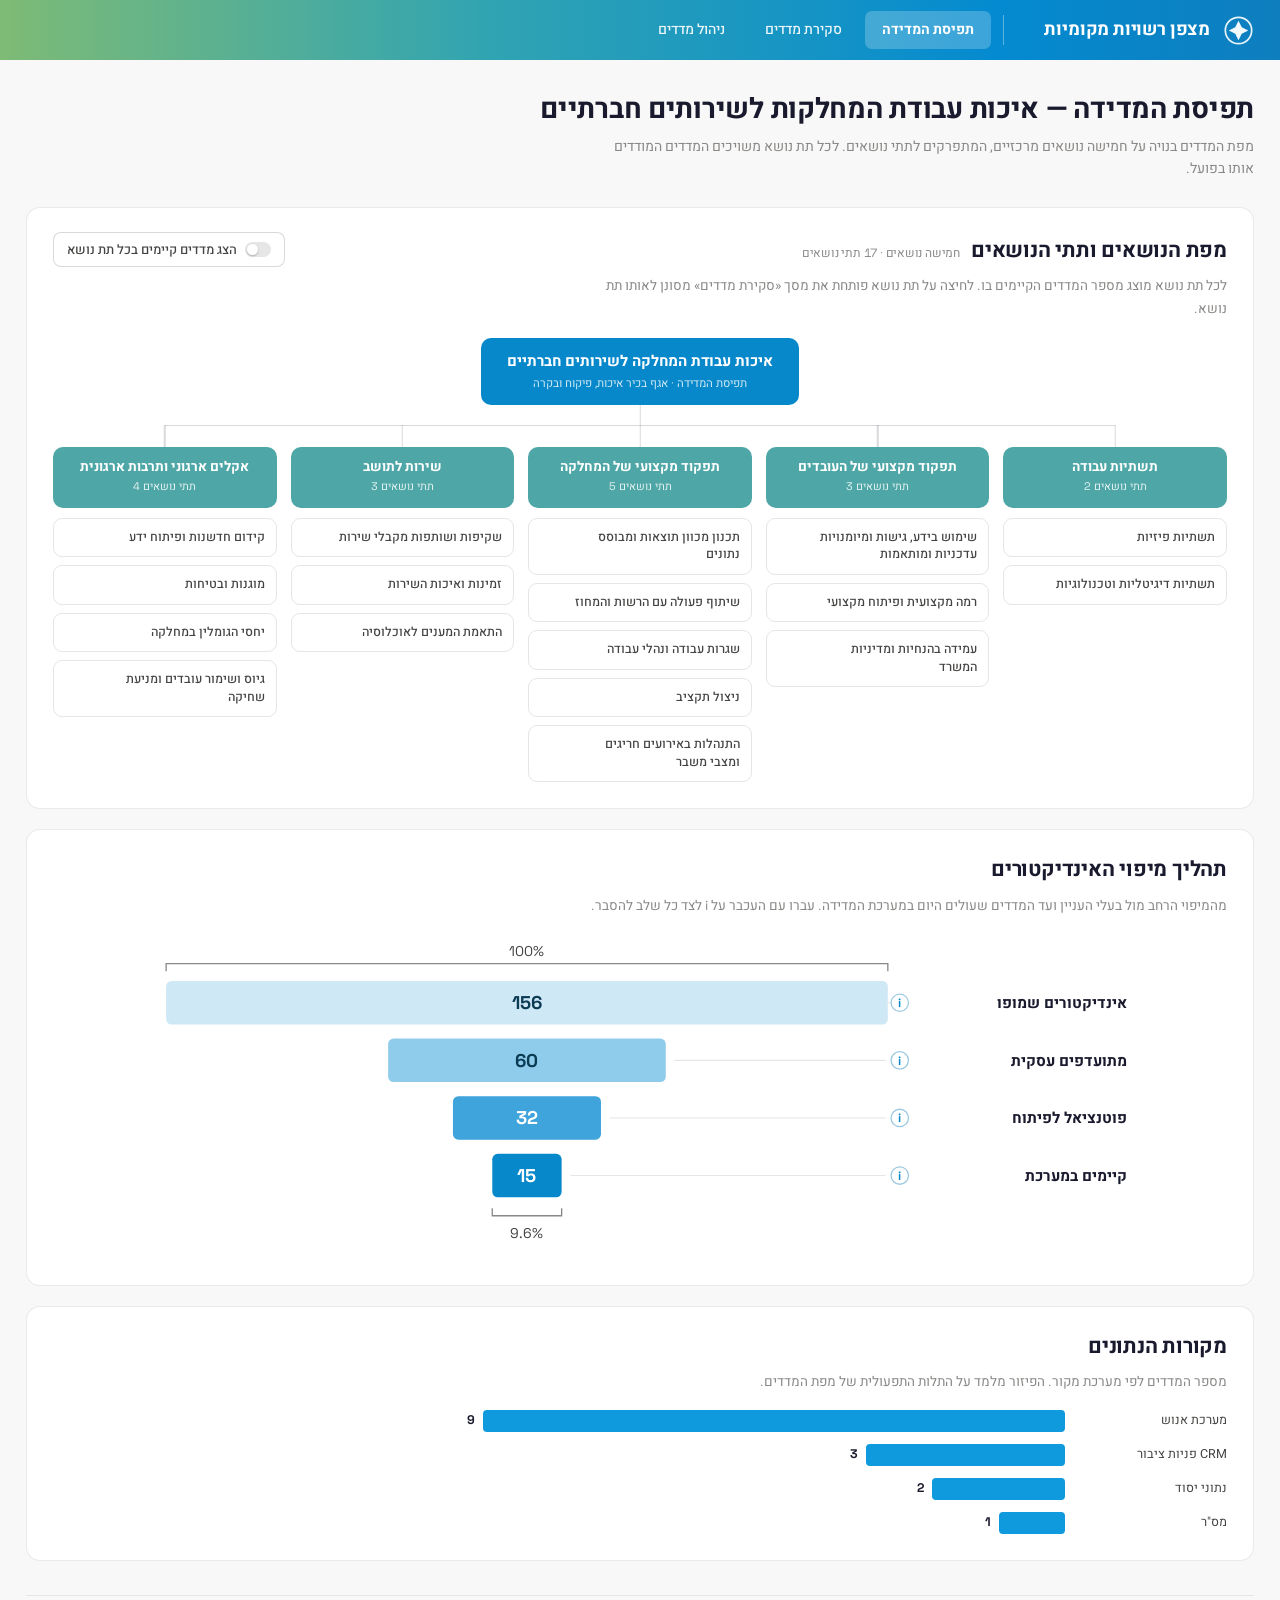
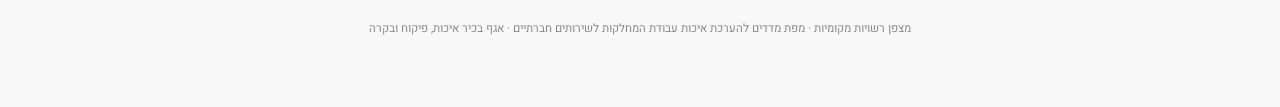
==== index.html @ fa9e00c0 "Let people say what they think of an indicator, and who they are The star box at the bottom of the i" ====
<!DOCTYPE html>
<html lang="he" dir="rtl">
<head>
<meta charset="UTF-8">
<meta name="viewport" content="width=device-width, initial-scale=1.0">
<title>מצפן רשויות מקומיות — תפיסת המדידה</title>
<meta name="description" content="מפת מדדים להערכת איכות עבודת המחלקות לשירותים חברתיים — אגף בכיר איכות, פיקוח ובקרה">
<link rel="preconnect" href="https://fonts.googleapis.com">
<link rel="preconnect" href="https://fonts.gstatic.com" crossorigin>
<link href="https://fonts.googleapis.com/css2?family=Heebo:wght@400;500;700;800&family=Space+Grotesk:wght@500;700&display=swap" rel="stylesheet">
<link rel="stylesheet" href="assets/app.css?v=20260903-10">
</head>
<body>

<nav class="nav">
  <div class="brand">
    <svg viewBox="0 0 40 40" aria-hidden="true">
      <circle cx="20" cy="20" r="17" fill="none" stroke="#fff" stroke-width="2.2" opacity=".9"/>
      <path d="M20 7.5 L24.2 15.8 L32.5 20 L24.2 24.2 L20 32.5 L15.8 24.2 L7.5 20 L15.8 15.8 Z" fill="#fff" opacity=".95"/>
    </svg>
    <span class="bt">מצפן רשויות מקומיות</span>
  </div>
  <div class="tabs">
    <span class="sep"></span>
    <a href="index.html" class="on">תפיסת המדידה</a>
    <a href="map.html">סקירת מדדים</a>
    <a href="manage.html">ניהול מדדים</a>
  </div>
</nav>

<div class="wrap">

  <div class="page-head">
    <div class="ht">
      <h1>תפיסת המדידה — איכות עבודת המחלקות לשירותים חברתיים</h1>
      <div class="tagline">מפת המדדים בנויה על חמישה נושאים מרכזיים, המתפרקים לתתי נושאים. לכל תת נושא משויכים המדדים המודדים אותו בפועל.</div>
    </div>
  </div>

  <!-- 01 · עץ הנושאים -->
  <section class="card">
    <div class="card-head">
      <h2>מפת הנושאים ותתי הנושאים <span class="hint">חמישה נושאים · <span class="num">17</span> תתי נושאים</span></h2>
      <button class="toggle" id="cntToggle" type="button" aria-pressed="false">
        <span class="sw" aria-hidden="true"></span>
        <span>הצג מדדים קיימים בכל תת נושא</span>
      </button>
    </div>

    <!-- שתי הפסקאות: העליונה מוצגת כשהדירוג פעיל, התחתונה כשהוא כבוי.
         המתג הוא RATING_ON שבראש assets/concept.js. -->
    <p class="lead" id="treeLeadRate">
      סמנו בכל תת נושא <b>👍</b> אם הוא חשוב למדידה בעיניכם, או <b>👎</b> אם פחות.
      הסימונים נשמרים אצלכם בדפדפן ומיוצאים יחד עם דירוגי המדדים בכפתור «ייצוא הערכות».
    </p>
    <p class="lead" id="treeLead" style="display:none">
      לכל תת נושא מוצג מספר המדדים הקיימים בו. לחיצה על תת נושא פותחת את מסך
      «סקירת מדדים» מסונן לאותו תת נושא.
    </p>
    <div class="votesum" id="voteSum" hidden></div>

    <div class="tree-bar">
      <div class="legend" id="heatLegend" hidden>
        <span>מספר מדדים:</span>
        <span class="sc">
          <i style="background:var(--heat-0)"></i><i style="background:var(--heat-1)"></i>
          <i style="background:var(--heat-2)"></i><i style="background:var(--heat-3)"></i>
          <i style="background:var(--heat-4)"></i>
        </span>
        <span class="num">0</span><span>—</span><span class="num">7</span>
      </div>
    </div>

    <div class="tree" id="tree">
      <div class="root">
        איכות עבודת המחלקה לשירותים חברתיים
        <span class="rs">תפיסת המדידה · אגף בכיר איכות, פיקוח ובקרה</span>
      </div>
      <div class="stem"></div>
      <div class="cols" id="treeCols"></div>
    </div>
  </section>

  <!-- 02 · משפך המיפוי -->
  <section class="card">
    <h2>תהליך מיפוי האינדיקטורים</h2>
    <p class="lead">מהמיפוי הרחב מול בעלי העניין ועד המדדים שעולים היום במערכת המדידה. עברו עם העכבר על <span class="num">i</span> לצד כל שלב להסבר.</p>
    <div class="funnel" id="funnel"></div>
  </section>

  <!-- 03 · מקורות נתונים -->
  <section class="card">
    <h2>מקורות הנתונים</h2>
    <p class="lead">מספר המדדים לפי מערכת מקור. הפיזור מלמד על התלות התפעולית של מפת המדדים.</p>
    <div class="bars" id="srcBars"></div>
  </section>

  <div class="foot">
    מצפן רשויות מקומיות · מפת מדדים להערכת איכות עבודת המחלקות לשירותים חברתיים ·
    אגף בכיר איכות, פיקוח ובקרה
  </div>
</div>


<script src="assets/data.js?v=20260903-10"></script>
<script src="assets/collect.js?v=20260903-10"></script>
<script src="assets/concept.js?v=20260903-10"></script>
</body>
</html>
---- assets/app.css ----
/* ============================================================
   מצפן רשויות מקומיות — מערכת עיצוב
   מבוסס על "עקרונות עיצוביים ופלטת צבעים" (Know Your Data)
   עיקרון מוביל: מעט מסגרות. הפרדה בקווים ובמרווח, לא בקופסאות.
   ============================================================ */

:root{
  /* מדרג המוצר — מופיע פעם אחת בלבד, בפס הניווט */
  --grad:linear-gradient(270deg,#0E7EBE 0%,#048AD0 22%,#31A4B2 62%,#7EBB75 100%);

  /* צבעי מותג */
  --blue:#0688CA;
  --blue-data:#0E9ADC;
  --blue-deep:#0E7EBE;
  --teal:#4EA6A6;

  /* כחול/טורקיז רקעים */
  --bg-1:#E2F0F0;
  --bg-2:#DCEBEB;
  --bg-3:#D2E4E4;
  --bg-4:#BEDDDD;

  /* רמזור מצבים */
  --good:#44D48E;
  --warn:#F8BE3E;
  --bad:#F24266;
  --good-ink:#0A6C46;
  --bad-ink:#B01F3E;

  /* ניטרליים */
  --n0:#FEFEFE;
  --n1:#F8F8F8;
  --n2:#E6E6E6;
  --n3:#8A8886;
  --n4:#454341;
  --n5:#1A1A2E;

  --line:rgba(15,23,42,.09);
  --line-strong:rgba(15,23,42,.16);

  /* סקאלת חום — גוון יחיד, מדרג רציף */
  --heat-0:#F8F8F8;
  --heat-1:#DCEEF9;
  --heat-2:#A9D6EE;
  --heat-3:#5AB3E0;
  --heat-4:#0688CA;

  --font:'Heebo',system-ui,'Segoe UI',sans-serif;
  --mono:'Space Grotesk','Heebo',sans-serif;

  --r:12px;
  --nav-h:60px;
}

*{box-sizing:border-box}
html,body{margin:0;padding:0}
body{
  font-family:var(--font);
  background:var(--n1);
  color:var(--n4);
  font-size:14px;
  line-height:1.55;
  -webkit-font-smoothing:antialiased;
}
h1,h2,h3,h4{font-family:var(--font);color:var(--n5);margin:0;letter-spacing:-.01em}
a{color:var(--blue);text-decoration:none}
a:hover{text-decoration:underline}
.num{font-family:var(--mono);direction:ltr;unicode-bidi:isolate;font-variant-numeric:tabular-nums}

/* ===== 01 · פס ניווט ================================================== */
.nav{
  height:var(--nav-h);
  background:var(--grad);
  display:flex;align-items:center;justify-content:space-between;
  padding:0 26px;position:sticky;top:0;z-index:50;gap:18px;
}
.nav .brand{display:flex;align-items:center;gap:13px;color:#fff;flex:0 0 auto}
.nav .brand svg{width:31px;height:31px;display:block;flex:0 0 auto}
.nav .brand .bt{font-size:18px;font-weight:700;line-height:1;white-space:nowrap;letter-spacing:-.01em}
.nav .sep{width:1px;height:30px;background:rgba(255,255,255,.35);margin:0 6px}
.nav .tabs{display:flex;align-items:center;gap:6px;flex:1 1 auto;justify-content:flex-start;padding-inline-start:16px}
.nav .tabs a{
  color:rgba(255,255,255,.92);font-size:14px;font-weight:500;
  padding:8px 17px;border-radius:7px;transition:.15s;white-space:nowrap;
}
.nav .tabs a:hover{background:rgba(255,255,255,.14);text-decoration:none}
.nav .tabs a.on{background:rgba(255,255,255,.22);color:#fff;font-weight:700}
.nav .who{color:rgba(255,255,255,.9);font-size:12px;white-space:nowrap;padding-inline-start:8px}
.navuser{display:flex;align-items:center;gap:9px;color:#fff;font-size:12.5px;white-space:nowrap}
.navuser .nm{font-weight:700}
.navuser .dv{opacity:.75}
.navuser button{
  border:1px solid rgba(255,255,255,.45);background:rgba(255,255,255,.12);color:#fff;
  border-radius:6px;padding:4px 10px;font-family:var(--font);font-size:11.5px;cursor:pointer;
}
.navuser button:hover{background:rgba(255,255,255,.24)}

/* חיווי שמירת התשובות בגיליון */
.navsync[hidden]{display:none}
.navsync{display:flex;align-items:center}
.navsync .sync{
  display:inline-flex;align-items:center;gap:6px;white-space:nowrap;cursor:pointer;
  border:1px solid rgba(255,255,255,.35);background:rgba(255,255,255,.1);color:#fff;
  border-radius:999px;padding:3px 11px;font-family:var(--font);font-size:11.5px;transition:.15s;
}
.navsync .sync::before{content:"";width:6px;height:6px;border-radius:50%;background:currentColor;flex:0 0 auto}
.navsync .sync:hover{background:rgba(255,255,255,.22)}
.navsync .sync.ok{color:#C8F3DF;border-color:rgba(200,243,223,.45)}
.navsync .sync.wait{color:#FFE9B5;border-color:rgba(255,233,181,.5)}
.navsync .sync.off{color:#FFC9C9;border-color:rgba(255,201,201,.5)}

/* ===== פריסה ========================================================== */
.wrap{max-width:1360px;margin:0 auto;padding:0 26px 70px}

.page-head{
  display:flex;align-items:flex-start;justify-content:space-between;gap:26px;flex-wrap:wrap;
  padding:32px 0 26px;
}
.page-head .ht{flex:1 1 560px;min-width:0}
.page-head h1{font-size:28px;font-weight:700;line-height:1.25;color:var(--n5)}
.page-head .tagline{
  font-size:14px;color:var(--n3);margin-top:9px;max-width:82ch;line-height:1.6;
  background:none;border:0;padding:0;
}
.page-head .pa{display:flex;align-items:flex-end;gap:10px;flex-wrap:wrap;flex:0 0 auto}

.scope{display:flex;flex-direction:column;gap:5px}
.scope > span{font-size:11px;color:var(--n3);font-weight:500}
.scope select{
  font-family:var(--font);font-size:14px;font-weight:700;color:var(--n5);
  border:1px solid var(--line-strong);border-radius:8px;padding:9px 13px;background:#fff;
  min-width:180px;cursor:pointer;
}
.scope select:focus{outline:none;border-color:var(--blue);box-shadow:0 0 0 3px rgba(6,136,202,.12)}
.btn-ghost{
  border:1px solid var(--line-strong);background:#fff;border-radius:8px;padding:10px 15px;
  font-family:var(--font);font-size:13px;font-weight:500;color:var(--n4);cursor:pointer;transition:.15s;
}
.btn-ghost:hover{border-color:var(--blue);color:var(--blue)}
.btn-primary{
  border:0;background:var(--blue);color:#fff;border-radius:8px;padding:10px 22px;
  font-family:var(--font);font-size:14px;font-weight:700;cursor:pointer;transition:.15s;
}
.btn-primary:hover{background:var(--blue-deep)}

/* אלמנטים ויזואליים — כל אחד במסגרת לבנה משלו, זה מתחת לזה */
.card{
  background:#fff;border:1px solid var(--line);border-radius:14px;
  padding:24px 26px 26px;margin-bottom:20px;
}
.card > h2,.card > .card-head > h2{
  font-size:21px;font-weight:700;color:var(--n5);
  display:flex;align-items:baseline;gap:11px;flex-wrap:wrap;
}
.card > h2 .hint,.card > .card-head > h2 .hint{font-size:12px;color:var(--n3);font-weight:400}
/* שורת כותרת עם פקד בקצה — הפקד מיושר לבסיס הכותרת */
.card-head{display:flex;align-items:baseline;justify-content:space-between;gap:16px;flex-wrap:wrap}
.card-head > h2{flex:1 1 auto;min-width:0}
.card-head > .toggle{flex:0 0 auto}
.card > .lead{font-size:13.5px;color:var(--n3);margin:8px 0 4px;max-width:80ch;line-height:1.65}

/* מקטע רשימת המדדים — ללא מסגרת */
.sect{padding:14px 0 6px}
.sect > h2{
  font-size:21px;font-weight:700;color:var(--n5);
  display:flex;align-items:baseline;gap:11px;flex-wrap:wrap;
}
.sect > h2 .hint{font-size:12px;color:var(--n3);font-weight:400}
.sect > .lead{font-size:13.5px;color:var(--n3);margin:7px 0 20px;max-width:78ch;line-height:1.65}

/* ===== רצועת מדדי-על ================================================== */
.kpis{display:grid;grid-template-columns:repeat(5,1fr);gap:1px;background:var(--n2);
  border-block:1px solid var(--n2);margin-bottom:2px}
@media (max-width:900px){.kpis{grid-template-columns:repeat(2,1fr)}}
.kpi{background:#fff;padding:15px 18px 16px;position:relative}
.kpi .v{font-family:var(--mono);font-size:27px;font-weight:700;color:var(--n5);line-height:1.1;direction:ltr;unicode-bidi:isolate}
.kpi .l{font-size:12.5px;color:var(--n4);margin-top:3px;font-weight:500}
.kpi .s{font-size:11px;color:var(--n3);margin-top:1px}

/* ===== 02 · עץ תפיסת המדידה =========================================== */
.tree-bar{display:flex;align-items:center;gap:10px;flex-wrap:wrap;margin:14px 0 0}
.tree-bar:has(> .legend[hidden]){display:none}
.toggle{
  display:inline-flex;align-items:center;gap:8px;cursor:pointer;
  border:1px solid var(--line-strong);background:#fff;border-radius:8px;
  padding:7px 13px;font-family:var(--font);font-size:13px;font-weight:500;color:var(--n4);
  transition:.15s;
}
.toggle:hover{border-color:var(--blue);color:var(--blue)}
.toggle.on{background:var(--blue);border-color:var(--blue);color:#fff}
.toggle .sw{width:26px;height:15px;border-radius:8px;background:var(--n2);position:relative;transition:.15s;flex:0 0 auto}
.toggle .sw::after{
  content:"";position:absolute;top:2px;inset-inline-end:2px;width:11px;height:11px;border-radius:50%;
  background:#fff;transition:.15s;box-shadow:0 1px 2px rgba(0,0,0,.25);
}
.toggle.on .sw{background:rgba(255,255,255,.4)}
.toggle.on .sw::after{inset-inline-end:13px}

.legend{display:flex;align-items:center;gap:8px;font-size:11.5px;color:var(--n3);flex-wrap:wrap}
.legend[hidden]{display:none}
.legend .sc{display:flex;align-items:center;gap:0;border-radius:4px;overflow:hidden;border:1px solid var(--line)}
.legend .sc i{width:26px;height:12px;display:block}

.tree{position:relative;margin-top:18px}
.tree .root{
  width:max-content;max-width:100%;margin:0 auto;
  background:#0688CA;color:#fff;border-radius:10px;
  padding:12px 26px;font-size:15px;font-weight:700;text-align:center;
}
.tree .root .rs{display:block;font-size:11.5px;font-weight:400;color:rgba(255,255,255,.82);margin-top:2px}
.tree .stem{height:20px;position:relative}
.tree .stem::before{
  content:"";position:absolute;top:0;bottom:0;inset-inline-start:50%;width:1.5px;
  background:var(--line-strong);transform:translateX(50%);
}
.tree .cols{display:grid;grid-template-columns:repeat(5,1fr);gap:14px;position:relative;padding-top:22px}
.tree .cols::before{
  content:"";position:absolute;top:0;height:1.5px;background:var(--line-strong);
  inset-inline-start:calc(10% - 5.6px);inset-inline-end:calc(10% - 5.6px);
}
.tcol{display:flex;flex-direction:column;position:relative}
.tcol::before{
  content:"";position:absolute;top:-22px;height:22px;width:1.5px;background:var(--line-strong);
  inset-inline-start:50%;transform:translateX(50%);
}
.tcol .th{
  background:#4EA6A6;border-radius:10px;
  padding:12px 12px;text-align:center;margin-bottom:10px;
}
.tcol .th .nm{font-size:13.5px;font-weight:700;color:#fff;line-height:1.3}
.tcol .th .ct{font-size:11px;color:rgba(255,255,255,.85);margin-top:2px;font-family:var(--mono);direction:ltr;unicode-bidi:isolate}
.tcol .subs{display:flex;flex-direction:column;gap:8px;flex:1 1 auto}
.sub{
  border:1px solid var(--n2);background:#fff;border-radius:9px;
  padding:10px 11px;font-size:12.5px;line-height:1.4;color:var(--n4);font-weight:500;
  display:flex;align-items:flex-start;justify-content:space-between;gap:8px;
  text-align:start;cursor:default;transition:background .18s,border-color .18s,color .18s;
  font-family:var(--font);width:100%;position:relative;
}
.sub .slbl{
  display:flex;align-items:flex-start;justify-content:space-between;gap:8px;
  background:none;border:0;padding:0;margin:0;width:100%;
  font:inherit;color:inherit;text-align:start;cursor:inherit;
}
.sub .n{flex:1 1 auto;min-width:0}
/* מפנה מקום לכפתורים בשורה הראשונה בלבד — בלי להגדיל את הכרטיס */
.sub .n::before{content:"";float:left;width:34px;height:14px}
.tree.counts .sub .n::before{display:none}
.sub .b{
  display:none;flex:0 0 auto;font-family:var(--mono);font-size:12px;font-weight:700;
  background:rgba(255,255,255,.92);border:1px solid rgba(15,23,42,.1);
  border-radius:5px;padding:0 6px;color:var(--n5);
  direction:ltr;unicode-bidi:isolate;
}
.tree.counts .sub .b{display:block}
.tree.counts .sub[data-h="0"]{background:var(--heat-0);border-color:var(--n2);border-style:dashed;color:var(--n3)}
.tree.counts .sub[data-h="1"]{background:var(--heat-1);border-color:#BBDFF2;color:#0B3B54}
.tree.counts .sub[data-h="2"]{background:var(--heat-2);border-color:#8CC7E7;color:#0B3B54}
.tree.counts .sub[data-h="3"]{background:var(--heat-3);border-color:#3FA3DC;color:#0B3B54}
.tree.counts .sub[data-h="4"]{background:var(--heat-4);border-color:var(--heat-4);color:#fff}
.tree.counts .sub[data-h="4"] .b{background:rgba(255,255,255,.9)}
.sub.click{cursor:pointer}
.sub.click:hover{border-color:var(--blue-deep);box-shadow:0 0 0 2px rgba(6,136,202,.22)}
.sub.sel{border-color:var(--blue);box-shadow:0 0 0 2px rgba(6,136,202,.28)}

/* לייק / דיסלייק לתת נושא — פינה שמאלית עליונה, מחוץ לזרימת הכרטיס */
.sub .vt{position:absolute;top:12px;left:6px;display:flex;gap:2px;z-index:2}
/* במצב "הצג מדדים קיימים" — התג נדחף פנימה כדי לשבת מימין לכפתורים ולא מעליהם.
   margin פיזי (ולא inline) כי ל-.b יש direction:ltr משלו. */
.tree.counts .sub .b{margin-left:36px}
.sub .v{
  flex:0 0 auto;display:inline-flex;align-items:center;justify-content:center;
  width:15px;height:14px;padding:0;cursor:pointer;
  border:0;border-radius:4px;background:none;color:var(--n3);
  transition:color .15s,opacity .15s;opacity:.75;
}
.sub .v svg{width:9px;height:9px;fill:none;stroke:currentColor;stroke-width:2.1;stroke-linejoin:round}
.sub .v.dn svg{transform:rotate(180deg)}
.sub .v:hover{opacity:1}
.sub .v.up:hover{color:#0F8A5F}
.sub .v.dn:hover{color:#C2410C}
.sub .v.up.on{color:#0F8A5F;opacity:1}
.sub .v.dn.on{color:#C2410C;opacity:1}
.sub .v.on svg{fill:currentColor;fill-opacity:1;stroke-width:1.6}
.sub .v:focus-visible{outline:2px solid var(--blue);outline-offset:1px}
.sub.voted-up{border-color:#66C2A0;box-shadow:inset 3px 0 0 #0F8A5F}
.sub.voted-dn{border-color:#E8A882;box-shadow:inset 3px 0 0 #C2410C}
.sub.voted-up.sel,.sub.voted-dn.sel{box-shadow:0 0 0 2px rgba(6,136,202,.28)}

.votesum{
  display:inline-flex;align-items:center;gap:6px;flex-wrap:wrap;
  margin:0 0 4px;padding:6px 11px;border-radius:999px;
  background:var(--n1,#F5F7FA);border:1px solid var(--n2);
  font-size:12px;color:var(--n4);
}
.votesum[hidden]{display:none}
.votesum b{font-family:var(--mono);direction:ltr;unicode-bidi:isolate}
.votesum .u{color:#0F8A5F;font-weight:600}
.votesum .d{color:#C2410C;font-weight:600}
@media (max-width:1020px){
  .tree .cols{grid-template-columns:repeat(2,1fr)}
  .tree .cols::before,.tcol::before,.tree .stem{display:none}
}

/* ===== 03 · משפך המיפוי + מקורות ===================================== */
.funnel{position:relative;max-width:1000px;margin:14px auto 4px}
.funnel svg{width:100%;height:auto;display:block}
.funnel .i-badge{cursor:help}
.funnel .i-badge circle{transition:.15s}
.funnel .i-badge:hover circle,.funnel .i-badge:focus circle{fill:#0688CA;stroke:#0688CA}
.funnel .i-badge:hover text,.funnel .i-badge:focus text{fill:#fff}
.funnel .i-badge:focus{outline:none}
.tip{
  position:absolute;z-index:20;max-width:270px;background:var(--n5);color:#fff;
  border-radius:8px;padding:8px 11px;font-size:12px;line-height:1.5;
  box-shadow:0 6px 18px rgba(10,14,39,.22);pointer-events:none;
}
.tip[hidden]{display:none}

/* ===== 04 · מקורות נתונים ============================================= */
.bars{display:flex;flex-direction:column;gap:12px;margin-top:16px;max-width:760px}
.bar{display:grid;grid-template-columns:150px 1fr;gap:12px;align-items:center}
.bar .lb{font-size:12.5px;color:var(--n4);text-align:start;line-height:1.3}
.bar .tr{position:relative;height:22px;display:flex;align-items:center;gap:8px}
.bar .fl{height:22px;border-radius:4px;background:var(--blue-data);transition:width .45s cubic-bezier(.2,.7,.3,1)}
.bar .vl{font-family:var(--mono);font-size:12.5px;font-weight:700;color:var(--n5);flex:0 0 auto}

/* ===== 05 · מסננים וכרטיסי מדדים ====================================== */
.filters{display:flex;gap:9px;align-items:center;flex-wrap:wrap;margin-bottom:18px}
.search{flex:1 1 240px;max-width:340px;position:relative}
.search input{
  width:100%;font-family:var(--font);font-size:13px;color:var(--n4);
  border:1px solid var(--line-strong);border-radius:8px;padding:8px 34px 8px 12px;background:#fff;
}
.search input:focus{outline:none;border-color:var(--blue);box-shadow:0 0 0 3px rgba(6,136,202,.12)}
.search svg{position:absolute;inset-inline-end:10px;top:9px;width:15px;height:15px;stroke:var(--n3);fill:none}
.chips{display:flex;gap:7px;flex-wrap:wrap}
.chip{
  border:1px solid var(--line-strong);background:#fff;border-radius:20px;padding:5px 13px;
  font-family:var(--font);font-size:12.5px;color:var(--n4);cursor:pointer;transition:.15s;white-space:nowrap;
}
.chip:hover{border-color:var(--blue);color:var(--blue)}
.chip.on{background:var(--blue);border-color:var(--blue);color:#fff;font-weight:500}
.chip.off{color:var(--n3);background:#F1F1F1;border-style:dashed;cursor:not-allowed}
.chip.off:hover{border-color:var(--line-strong);color:var(--n3)}
.chip .c{font-family:var(--mono);opacity:.7;margin-inline-start:5px;font-size:11px}

/* בוררי נושא / תת נושא — מוצמדים לימין אחרי החיפוש */
.fsel{
  font-family:var(--font);font-size:13px;font-weight:500;color:var(--n5);background:#fff;
  border:1px solid var(--line-strong);border-radius:8px;padding:8px 12px;
  min-width:200px;max-width:270px;cursor:pointer;flex:0 0 auto;
}
.fsel:focus{outline:none;border-color:var(--blue);box-shadow:0 0 0 3px rgba(6,136,202,.12)}
.fsel:disabled{color:var(--n3);background:var(--n1);cursor:not-allowed}

/* מתג צורת תצוגה: כרטיסים / טבלה */
.viewseg{display:inline-flex;border:1px solid var(--line-strong);border-radius:8px;overflow:hidden;flex:0 0 auto}
.viewseg button{
  border:0;background:#fff;font-family:var(--font);font-size:12.5px;font-weight:500;color:var(--n4);
  padding:7px 15px;cursor:pointer;transition:.15s;
}
.viewseg button + button{border-inline-start:1px solid var(--n2)}
/* כפתור מוסתר לא משאיר קו מפריד תלוי באוויר בקצה הקבוצה */
.viewseg button[hidden]{display:none}
.viewseg button[hidden] + button{border-inline-start:0}
.viewseg button:hover{color:var(--blue)}
.viewseg button.on{background:var(--blue);color:#fff;font-weight:700}

/* טבלת כל המדדים */
.tblwrap{
  overflow-x:auto;margin-top:6px;background:#fff;
  border:1px solid var(--line);border-radius:14px;padding:6px 18px 10px;
}
.tbl{width:100%;border-collapse:collapse;font-size:13px}
.tbl th{
  text-align:start;font-size:12.5px;font-weight:700;color:var(--n5);
  border-bottom:1.5px solid var(--n2);padding:10px 10px;white-space:nowrap;position:sticky;top:0;background:#fff;
}
.tbl td{border-bottom:1px solid var(--n2);padding:11px 10px;vertical-align:middle;color:var(--n4)}
.tbl tbody tr{cursor:pointer;transition:background .12s}
.tbl tbody tr:hover{background:#F4FAFD}
.tbl .tnm{font-weight:700;color:var(--n5);min-width:210px}
.tbl .tv{font-family:var(--mono);font-weight:700;color:var(--n5);direction:ltr;unicode-bidi:isolate;white-space:nowrap;font-size:14px}
.tbl .mut{color:var(--n3);white-space:nowrap}
.tbl .tsub{font-size:11.5px;color:var(--n3);font-weight:400;display:block;margin-top:2px}

.grp{margin-top:26px}
.grp:first-child{margin-top:6px}
.grp h3{
  font-size:16px;font-weight:700;color:var(--n5);display:flex;align-items:center;gap:9px;
  padding-bottom:8px;border-bottom:1.5px solid var(--n2);margin-bottom:15px;
}
.grp h3 .n{font-family:var(--mono);font-size:11.5px;font-weight:500;color:var(--n3)}
.grp .subhead{
  font-size:13px;color:var(--n5);font-weight:700;margin:18px 0 10px;
  display:flex;align-items:center;gap:8px;
}
.grp .subhead::after{content:"";flex:1 1 auto;height:1px;background:var(--n2)}
.cards{display:grid;grid-template-columns:repeat(auto-fill,minmax(268px,1fr));gap:12px}

/* תצוגת כרטיסים היררכית — עמודה לכל נושא, המדדים זה מתחת לזה.
   auto-fit עם תקרה לרוחב העמודה: שלושה נושאים נותנים שלוש עמודות, וסינון
   שמשאיר נושא אחד לא מותח אותו על כל הרוחב. */
.hier{
  display:grid;grid-template-columns:repeat(auto-fit,minmax(250px,340px));
  justify-content:start;align-items:start;gap:46px;margin-top:6px;
}
.hcol{min-width:0}
.hcol h3{
  font-size:15px;font-weight:700;color:var(--n5);display:flex;align-items:baseline;gap:9px;
  padding-bottom:8px;border-bottom:1.5px solid var(--n2);margin:0;
}
.hcol h3 .n{font-family:var(--mono);font-size:11.5px;font-weight:500;color:var(--n3);margin-inline-start:auto}
.hsub{
  font-size:12px;color:var(--n3);font-weight:700;margin:14px 0 8px;
  display:flex;align-items:center;gap:8px;
}
.hsub::after{content:"";flex:1 1 auto;height:1px;background:var(--n2)}
.hcards{display:flex;flex-direction:column;gap:10px}
.mcard{
  background:#fff;border:1px solid var(--line);border-radius:11px;padding:13px 14px;
  cursor:pointer;transition:.15s;display:flex;flex-direction:column;gap:9px;text-align:start;
  font-family:var(--font);
}
.mcard:hover{border-color:var(--blue);box-shadow:0 2px 12px rgba(6,136,202,.1)}
.mcard .top{display:flex;align-items:center;gap:6px;flex-wrap:wrap}
.tag{font-size:10.5px;padding:2px 7px;border-radius:5px;background:var(--bg-1);color:#2A6A6A;white-space:nowrap}
.tag.det{background:#FDF3E0;color:#8A6516}
.mcard .nm{font-size:13.5px;font-weight:700;color:var(--n5);line-height:1.35;flex:1 1 auto}
.mcard .row{display:flex;align-items:flex-end;justify-content:space-between;gap:10px;margin-top:auto}
/* הערך נשאר בזרימת ה-RTL של הכרטיס, כדי שקצהו הימני ייישר בדיוק עם הכותרת;
   רק המספר עצמו מבודד ל-LTR, ויחידת המידה באה אחריו (משמאלו). */
.mcard .val{font-family:var(--mono);font-size:23px;font-weight:700;color:var(--n5);line-height:1;text-align:start}
.mcard .val .n{direction:ltr;unicode-bidi:isolate}
.mcard .val small{font-size:12px;font-weight:500;color:var(--n3);margin-inline-start:3px}
.mcard .asof{font-size:11px;color:var(--n3);margin-top:4px}
.mcard .nodata{font-size:12px;color:var(--n3);padding:6px 0;text-align:center}
.spark{width:78px;height:26px;flex:0 0 auto}
.delta{font-family:var(--mono);font-size:11.5px;font-weight:700;border-radius:5px;padding:1px 6px;direction:ltr;unicode-bidi:isolate;white-space:nowrap}
.delta.up{background:rgba(68,212,142,.16);color:var(--good-ink)}
.delta.dn{background:rgba(242,66,102,.13);color:var(--bad-ink)}
.delta.fl{background:#EFEFEF;color:var(--n3)}
.mcard .ft{display:flex;align-items:center;justify-content:space-between;gap:8px;font-size:11px;color:var(--n3);border-top:1px solid var(--n2);padding-top:8px}
.empty{padding:26px;text-align:center;color:var(--n3);font-size:13px}

/* ===== מודאל ========================================================== */
.ovl{
  position:fixed;inset:0;background:rgba(10,14,39,.42);z-index:100;
  display:none;align-items:center;justify-content:center;padding:24px;
}
.ovl.on{display:flex}
.modal{
  background:#fff;border-radius:14px;width:min(880px,100%);max-height:88vh;overflow:auto;
  box-shadow:0 18px 50px rgba(10,14,39,.28);
}
.modal .mh{
  padding:20px 26px 16px;border-bottom:1px solid var(--n2);
  display:flex;align-items:flex-start;justify-content:space-between;gap:16px;position:sticky;top:0;background:#fff;z-index:2;
}
.modal .mh .bc{font-size:11.5px;color:var(--teal);margin-bottom:3px}
.modal .mh h3{font-size:20px;font-weight:700;line-height:1.3}
.modal .x{
  border:0;background:#F1F1F1;border-radius:8px;width:30px;height:30px;cursor:pointer;
  font-size:17px;color:var(--n4);line-height:1;flex:0 0 auto;
}
.modal .x:hover{background:var(--n2)}
.tbl th{background:#fff}
.modal .mb{padding:4px 26px 26px}

/* שלושה מקטעים, מופרדים בקו — ללא קופסאות פנימיות */
.msec{padding:22px 0 4px}
.msec + .msec{border-top:1px solid var(--n2)}
.msec > h4{
  font-size:16px;color:var(--n5);font-weight:700;margin-bottom:13px;
}
.defn{font-size:13.5px;line-height:1.7;color:var(--n4);margin:0 0 14px;max-width:86ch}
.defn b{color:var(--n5);font-weight:500}

.dl{display:grid;grid-template-columns:repeat(auto-fit,minmax(230px,1fr));gap:0 28px}
.dl .r{display:flex;gap:10px;padding:8px 0;border-bottom:1px solid var(--n2);font-size:13px}
.dl .r dt{color:var(--n3);flex:0 0 104px}
.dl .r dd{margin:0;color:var(--n4);font-weight:500;flex:1 1 auto}

.mstat{display:flex;gap:24px;align-items:flex-end;flex-wrap:wrap;margin-bottom:14px}
.mstat .big{font-family:var(--mono);font-size:38px;font-weight:700;color:var(--n5);line-height:1;direction:ltr;unicode-bidi:isolate}
.mstat .cap{font-size:12px;color:var(--n3)}
.chart{width:100%;height:auto;display:block;margin:4px 0 6px}
.chart-lg{display:flex;gap:16px;justify-content:center;font-size:12px;color:var(--n3);margin-bottom:4px}
.chart-lg span{display:inline-flex;align-items:center;gap:6px}
.chart-lg i{width:16px;height:2px;background:var(--blue-data);border-radius:2px;display:block}
.chart-lg i.dash{background:repeating-linear-gradient(90deg,#9AB6C4 0 4px,transparent 4px 7px)}

/* פילוח לפי מחוז / לפי נפה — כל העמודות אפורות, והבחירה של המשתמש כחולה */
.bd-sub{font-size:12.5px;color:var(--n3);margin:-6px 0 14px;line-height:1.6}
.bd + .bd{margin-top:20px}
.bd-h{display:flex;align-items:baseline;gap:10px;font-size:13.5px;font-weight:700;color:var(--n4)}
.bd-h span{font-size:11.5px;font-weight:400;color:var(--n3)}
.chart-lg i.bar{width:11px;height:11px;border-radius:3px;background:#D8D8D8}
.chart-lg i.bar.on{background:var(--blue-data)}
.chart-lg i.bar.rel{background:#A7D5EE}

/* טולטיפ עקיבה על גרף המגמה */
.chart-wrap{position:relative}
.chart-tip{
  position:absolute;z-index:20;transform:translate(-50%,-100%);pointer-events:none;
  background:var(--n5);color:#fff;border-radius:8px;padding:7px 10px;
  font-size:12px;line-height:1.6;white-space:nowrap;
  box-shadow:0 6px 18px rgba(10,14,39,.22);
}
.chart-tip[hidden]{display:none}
.chart-tip .ct-d{font-family:var(--mono);font-weight:700;opacity:.8;margin-bottom:3px;direction:ltr;unicode-bidi:isolate;text-align:right}
.chart-tip .ct-r{display:flex;align-items:center;gap:7px;min-width:126px}
.chart-tip .ct-r i{width:12px;height:2px;border-radius:2px;background:var(--blue-data);flex:0 0 auto}
.chart-tip .ct-r i.dash{background:repeating-linear-gradient(90deg,#9AB6C4 0 4px,transparent 4px 7px)}
.chart-tip .ct-r b{font-family:var(--mono);font-weight:700;margin-inline-start:auto;direction:ltr;unicode-bidi:isolate}

/* ===== התפלגות הרשויות המקומיות ===================================== */
.hist-wrap{position:relative}
.hist-lg{
  display:flex;align-items:center;gap:10px;font-size:11.5px;color:var(--n3);
  margin:2px 0 4px;flex-wrap:wrap;
}
.hist-lg .ramp{
  width:96px;height:8px;border-radius:4px;flex:0 0 auto;
  background:linear-gradient(90deg,#F24266 0%,#F8BE3E 50%,#44D48E 100%);
}
.hist-lg .ramp.rev{background:linear-gradient(90deg,#44D48E 0%,#F8BE3E 50%,#F24266 100%)}
.hist-lg .ramp.flat{background:#9CCFE8}
.hist-lg .hist-n{margin-inline-start:auto;font-family:var(--mono);font-size:11px}

/* טולטיפ הסל — רשימת הרשויות שנפלו בו */
.hist-tip{
  position:absolute;z-index:5;background:#1A1A2E;color:#fff;border-radius:9px;
  padding:9px 11px;font-size:11.5px;line-height:1.5;pointer-events:none;
  box-shadow:0 6px 20px rgba(10,14,39,.28);min-width:170px;max-width:280px;
}
.hist-tip[hidden]{display:none}
.hist-tip .ht-h{
  display:flex;align-items:baseline;gap:10px;font-weight:700;
  padding-bottom:6px;margin-bottom:6px;border-bottom:1px solid rgba(255,255,255,.18);
  font-family:var(--mono);direction:ltr;unicode-bidi:isolate;
}
.hist-tip .ht-h b{margin-inline-start:auto;font-weight:500;opacity:.75;font-family:var(--font);direction:rtl}
.hist-tip .ht-l div{display:flex;align-items:baseline;gap:12px}
.hist-tip .ht-l div span{white-space:nowrap;overflow:hidden;text-overflow:ellipsis}
.hist-tip .ht-l div b{margin-inline-start:auto;font-family:var(--mono);font-weight:700;direction:ltr;unicode-bidi:isolate}
.hist-tip .ht-m{margin-top:5px;opacity:.7}

/* המובילות ומי שבתחתית */
.mx{display:grid;grid-template-columns:repeat(auto-fit,minmax(240px,1fr));gap:14px 32px;margin-top:18px}
.mx-col h5{
  font-size:12.5px;font-weight:700;color:var(--n4);margin:0 0 8px;
  padding-bottom:6px;border-bottom:1px solid var(--n2);
}
.mx-col h5.good{color:var(--good-ink)}
.mx-col h5.bad{color:var(--bad-ink)}
.mx-col ol{list-style:none;margin:0;padding:0}
.mx-col li{display:flex;align-items:baseline;gap:9px;font-size:12.5px;padding:4px 0}
.mx-col li + li{border-top:1px solid var(--n1)}
.mx-col li .r{font-family:var(--mono);font-size:10.5px;color:var(--n3);min-width:15px}
.mx-col li .nm{color:var(--n4);overflow:hidden;text-overflow:ellipsis;white-space:nowrap}
.mx-col li b{margin-inline-start:auto;font-family:var(--mono);color:var(--n5);direction:ltr;unicode-bidi:isolate}

/* ===== דירוג משתמש ==================================================== */
.rate-sub{font-size:13px;color:var(--n3);margin:-4px 0 14px;line-height:1.6;max-width:80ch}
.stars{display:inline-flex;gap:2px;direction:ltr;unicode-bidi:isolate}
.stars button{
  border:0;background:none;cursor:pointer;padding:0 1px;line-height:1;
  font-size:26px;color:#DCDCDC;transition:color .12s,transform .12s;
}
.stars button:hover{transform:scale(1.12)}
.stars button.on{color:#F8BE3E}
/* בהובר: כל הכוכבים עד לנבחר נדלקים, והשאר מתעמעמים */
.stars button.hv{color:#F8BE3E}
.stars.hov button:not(.hv){color:#DCDCDC}
.stars.sm{pointer-events:none}
.stars.sm button{font-size:13px;padding:0}
.stars.tb button{font-size:17px;padding:0 1px}
/* שם המגיב — שדה אחד, נשמר פעם אחת ומתלווה לכל הערה */
.rate .rname{display:flex;align-items:center;gap:10px;margin-bottom:14px;flex-wrap:wrap}
.rate .rname span{font-size:13px;color:var(--n4);font-weight:500;flex:0 0 auto}
.rate .rname input{
  flex:1 1 200px;max-width:280px;font-family:var(--font);font-size:13.5px;color:var(--n4);
  border:1px solid var(--line-strong);border-radius:8px;padding:8px 12px;background:#fff;
}
.rate .rname input:focus{outline:none;border-color:var(--blue);box-shadow:0 0 0 3px rgba(6,136,202,.12)}
.rate .row{display:flex;align-items:center;gap:16px;flex-wrap:wrap;margin-bottom:12px}
.rate .row .lbl{font-size:13px;color:var(--n4);font-weight:500}
.rate .clr{border:0;background:none;color:var(--n3);font-size:12px;cursor:pointer;text-decoration:underline}
.rate textarea{
  width:100%;min-height:78px;resize:vertical;font-family:var(--font);font-size:13.5px;color:var(--n4);
  border:1px solid var(--line-strong);border-radius:8px;padding:10px 12px;background:#fff;line-height:1.6;
}
.rate textarea:focus{outline:none;border-color:var(--blue);box-shadow:0 0 0 3px rgba(6,136,202,.12)}
.rate .saved{font-size:11.5px;color:#1E9E6A;margin-top:6px;min-height:15px}
.mcard .rated{display:flex;align-items:center;gap:6px;font-size:11px;color:var(--n3)}

/* ===== שער כניסה ====================================================== */
.gate{background:rgba(10,14,39,.62)}
.gatebox{width:min(480px,100%);padding:26px 28px 22px}
.gatebox h3{font-size:20px;margin-bottom:8px}
.gatebox p{font-size:13.5px;color:var(--n3);line-height:1.6;margin:0 0 18px}
.fld{display:flex;flex-direction:column;gap:5px;margin-bottom:14px}
.fld > span{font-size:12.5px;font-weight:500;color:var(--n4)}
.fld > span small{font-weight:400;color:var(--n3)}
.fld input,.fld select{
  font-family:var(--font);font-size:14px;color:var(--n5);background:#fff;
  border:1px solid var(--line-strong);border-radius:8px;padding:9px 12px;
}
.fld input:focus,.fld select:focus{outline:none;border-color:var(--blue);box-shadow:0 0 0 3px rgba(6,136,202,.12)}
.gate-actions{display:flex;justify-content:flex-start;margin-top:4px}

/* ===== סרגל תחתון ===================================================== */
.foot{
  text-align:center;color:var(--n3);font-size:11.5px;padding:24px 0 0;border-top:1px solid var(--n2);margin-top:34px;
}
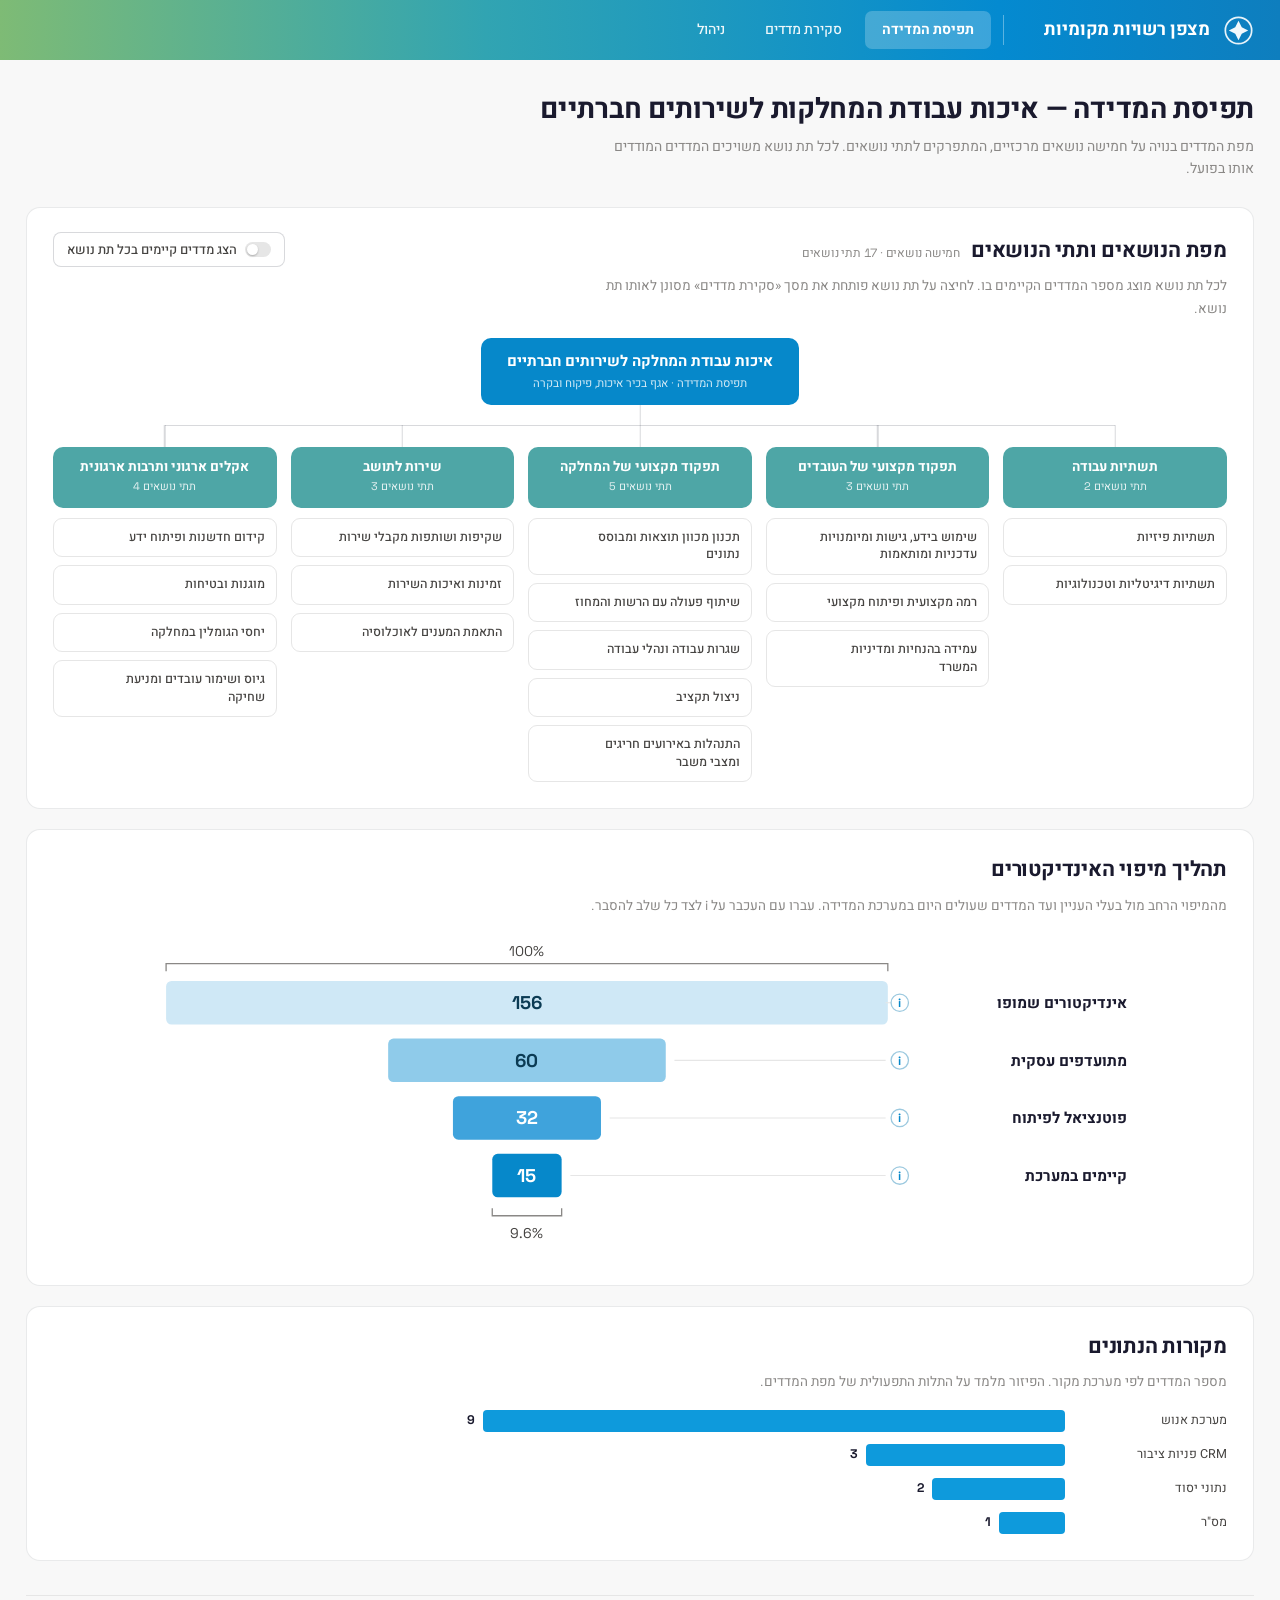
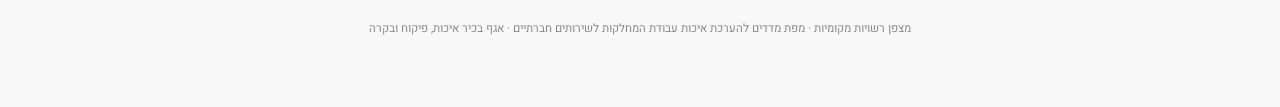
==== commit bfa701c1: "Manage potential indicators and open tasks next to the indicators The management screen could only l" ====
--- a/index.html
+++ b/index.html
@@ -8,7 +8,7 @@
 <link rel="preconnect" href="https://fonts.googleapis.com">
 <link rel="preconnect" href="https://fonts.gstatic.com" crossorigin>
 <link href="https://fonts.googleapis.com/css2?family=Heebo:wght@400;500;700;800&family=Space+Grotesk:wght@500;700&display=swap" rel="stylesheet">
-<link rel="stylesheet" href="assets/app.css?v=20260903-10">
+<link rel="stylesheet" href="assets/app.css?v=20260929-1">
 </head>
 <body>
 
@@ -24,7 +24,7 @@
     <span class="sep"></span>
     <a href="index.html" class="on">תפיסת המדידה</a>
     <a href="map.html">סקירת מדדים</a>
-    <a href="manage.html">ניהול מדדים</a>
+    <a href="manage.html">ניהול</a>
   </div>
 </nav>
 
@@ -102,8 +102,8 @@
 </div>
 
 
-<script src="assets/data.js?v=20260903-10"></script>
-<script src="assets/collect.js?v=20260903-10"></script>
-<script src="assets/concept.js?v=20260903-10"></script>
+<script src="assets/data.js?v=20260929-1"></script>
+<script src="assets/collect.js?v=20260929-1"></script>
+<script src="assets/concept.js?v=20260929-1"></script>
 </body>
 </html>
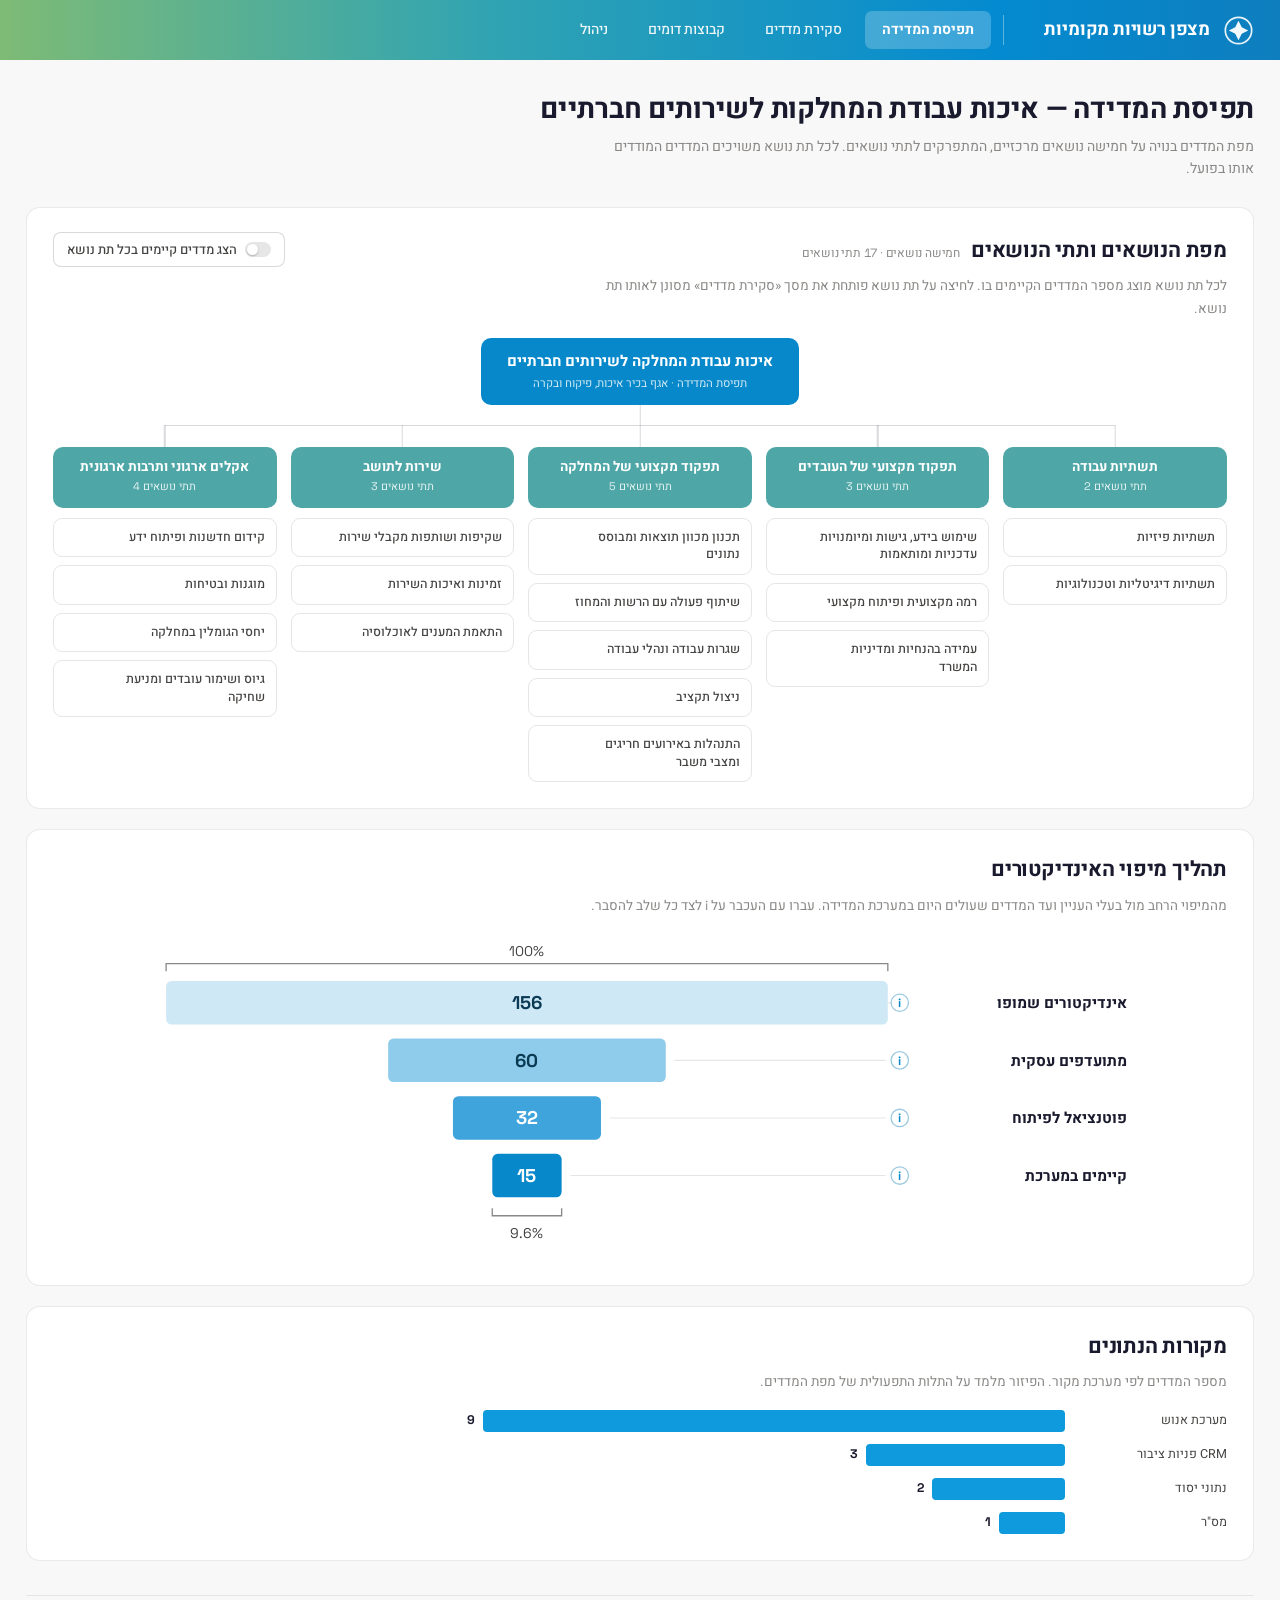
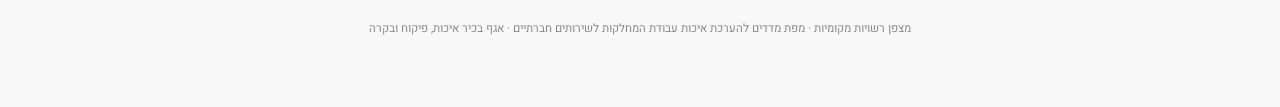
==== commit de37c092: "Imported dashboard to the page" ====
--- a/index.html
+++ b/index.html
@@ -8,7 +8,7 @@
 <link rel="preconnect" href="https://fonts.googleapis.com">
 <link rel="preconnect" href="https://fonts.gstatic.com" crossorigin>
 <link href="https://fonts.googleapis.com/css2?family=Heebo:wght@400;500;700;800&family=Space+Grotesk:wght@500;700&display=swap" rel="stylesheet">
-<link rel="stylesheet" href="assets/app.css?v=20260929-1">
+<link rel="stylesheet" href="assets/app.css?v=20260929-4">
 </head>
 <body>
 
@@ -24,6 +24,7 @@
     <span class="sep"></span>
     <a href="index.html" class="on">תפיסת המדידה</a>
     <a href="map.html">סקירת מדדים</a>
+    <a href="dashboard.html">קבוצות דומים</a>
     <a href="manage.html">ניהול</a>
   </div>
 </nav>
@@ -102,8 +103,8 @@
 </div>
 
 
-<script src="assets/data.js?v=20260929-1"></script>
-<script src="assets/collect.js?v=20260929-1"></script>
-<script src="assets/concept.js?v=20260929-1"></script>
+<script src="assets/data.js?v=20260929-4"></script>
+<script src="assets/collect.js?v=20260929-4"></script>
+<script src="assets/concept.js?v=20260929-4"></script>
 </body>
 </html>
--- a/assets/app.css
+++ b/assets/app.css
@@ -173,7 +173,7 @@
   border-block:1px solid var(--n2);margin-bottom:2px}
 @media (max-width:900px){.kpis{grid-template-columns:repeat(2,1fr)}}
 .kpi{background:#fff;padding:15px 18px 16px;position:relative}
-.kpi .v{font-family:var(--mono);font-size:27px;font-weight:700;color:var(--n5);line-height:1.1;direction:ltr;unicode-bidi:isolate}
+.kpi .v{font-family:var(--mono);font-size:27px;font-weight:700;color:var(--n5);line-height:1.1;direction:ltr;unicode-bidi:isolate;text-align:right}
 .kpi .l{font-size:12.5px;color:var(--n4);margin-top:3px;font-weight:500}
 .kpi .s{font-size:11px;color:var(--n3);margin-top:1px}
 
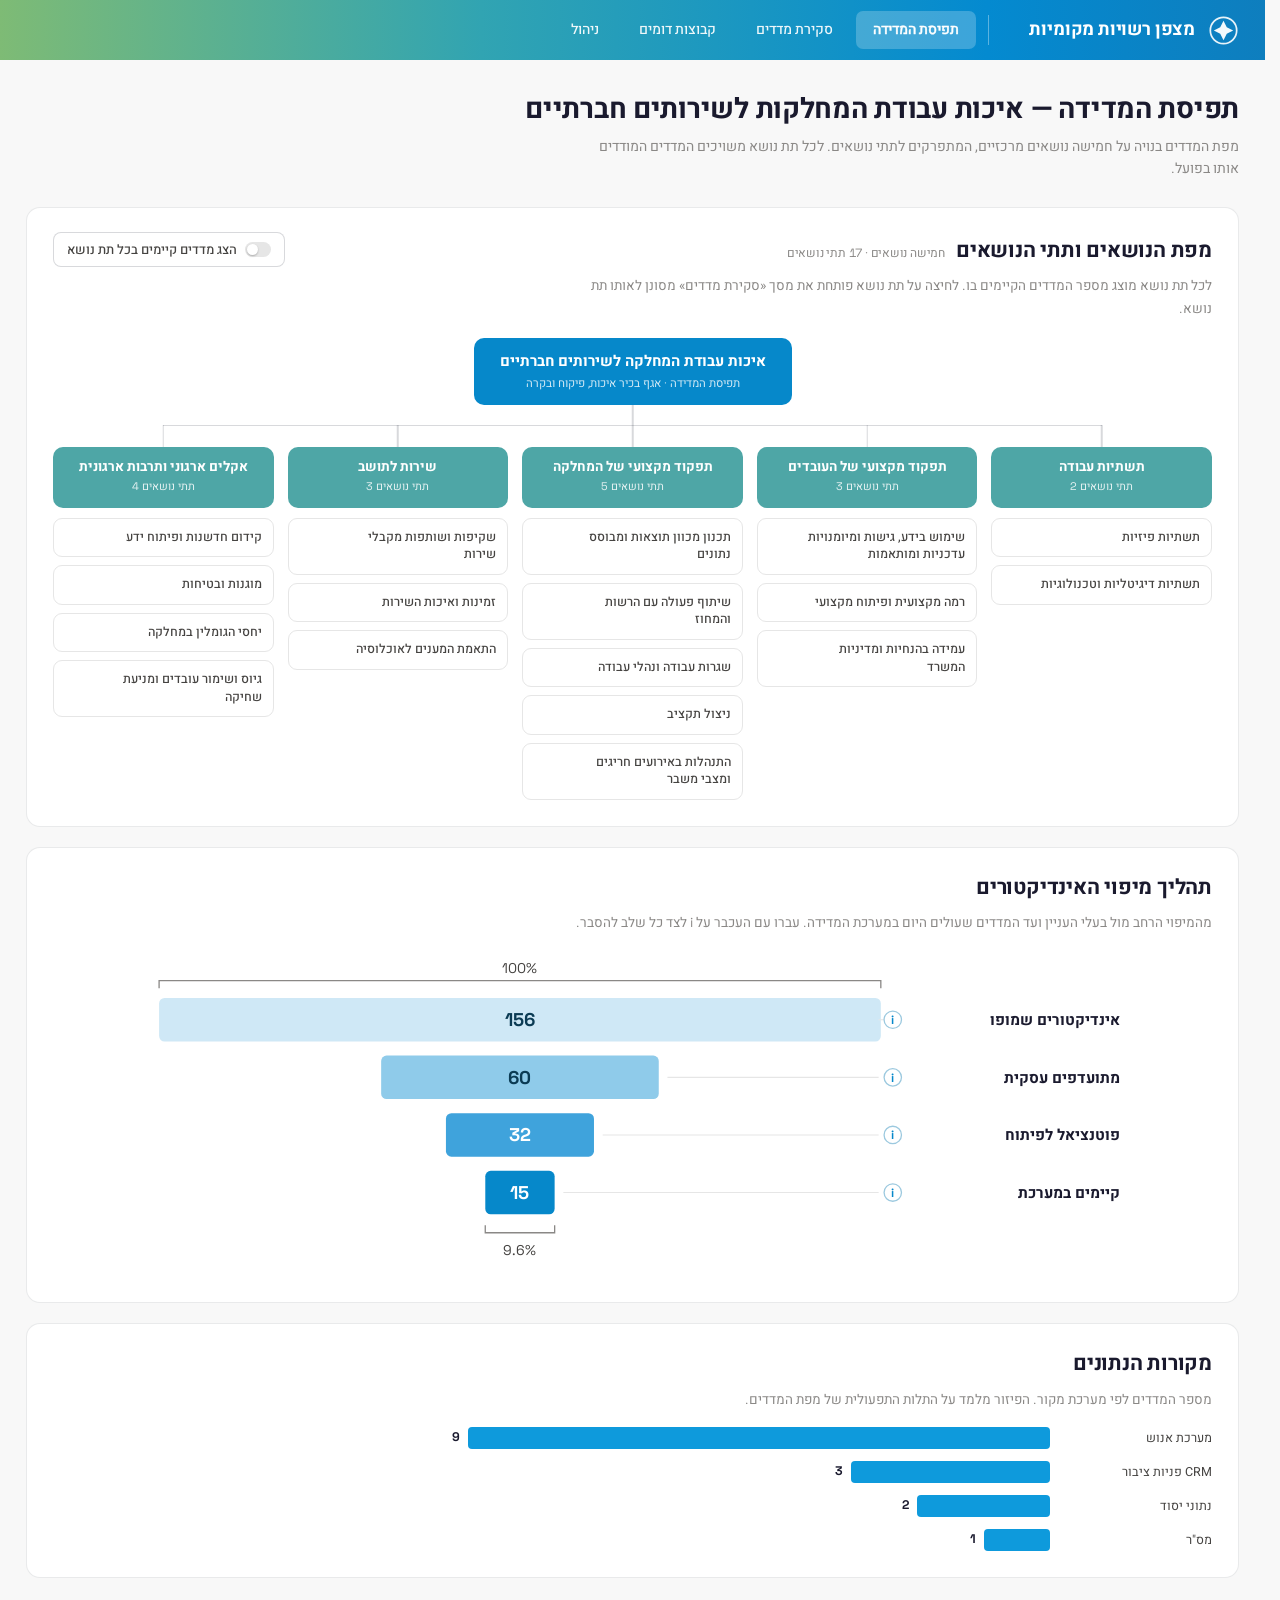
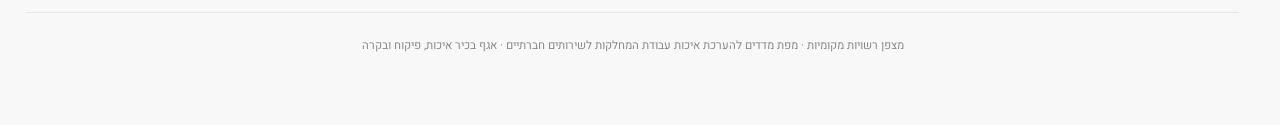
==== commit 397bde95: "Add division comparison and מדד תוצאה score. Add Google Sheet tab for saving division. Add exit opti" ====
--- a/index.html
+++ b/index.html
@@ -8,7 +8,7 @@
 <link rel="preconnect" href="https://fonts.googleapis.com">
 <link rel="preconnect" href="https://fonts.gstatic.com" crossorigin>
 <link href="https://fonts.googleapis.com/css2?family=Heebo:wght@400;500;700;800&family=Space+Grotesk:wght@500;700&display=swap" rel="stylesheet">
-<link rel="stylesheet" href="assets/app.css?v=20260929-4">
+<link rel="stylesheet" href="assets/app.css?v=20261116-1">
 </head>
 <body>
 
@@ -104,7 +104,7 @@
 
 
 <script src="assets/data.js?v=20260929-4"></script>
-<script src="assets/collect.js?v=20260929-4"></script>
+<script src="assets/collect.js?v=20261116-1"></script>
 <script src="assets/concept.js?v=20260929-4"></script>
 </body>
 </html>
--- a/assets/app.css
+++ b/assets/app.css
@@ -54,6 +54,9 @@
 
 *{box-sizing:border-box}
 html,body{margin:0;padding:0}
+/* מקום קבוע לפס הגלילה גם בדף שאינו נגלל. בלעדיו רוחב הדף משתנה בכל מעבר בין דף שיש בו
+   פס גלילה (תפיסת המדידה, סקירת מדדים) לדף שאין בו (קבוצות דומים, ניהול), וכל התוכן זז */
+html{scrollbar-gutter:stable}
 body{
   font-family:var(--font);
   background:var(--n1);
@@ -84,7 +87,9 @@
   padding:8px 17px;border-radius:7px;transition:.15s;white-space:nowrap;
 }
 .nav .tabs a:hover{background:rgba(255,255,255,.14);text-decoration:none}
-.nav .tabs a.on{background:rgba(255,255,255,.22);color:#fff;font-weight:700}
+/* הלשונית הפעילה מודגשת בקו מתאר דק ולא במשקל הגופן: משקל עבה יותר מרחיב את הטקסט,
+   והלשוניות שלידה זזו בכל מעבר דף */
+.nav .tabs a.on{background:rgba(255,255,255,.22);color:#fff;-webkit-text-stroke:.45px currentColor}
 .nav .who{color:rgba(255,255,255,.9);font-size:12px;white-space:nowrap;padding-inline-start:8px}
 .navuser{display:flex;align-items:center;gap:9px;color:#fff;font-size:12.5px;white-space:nowrap}
 .navuser .nm{font-weight:700}
